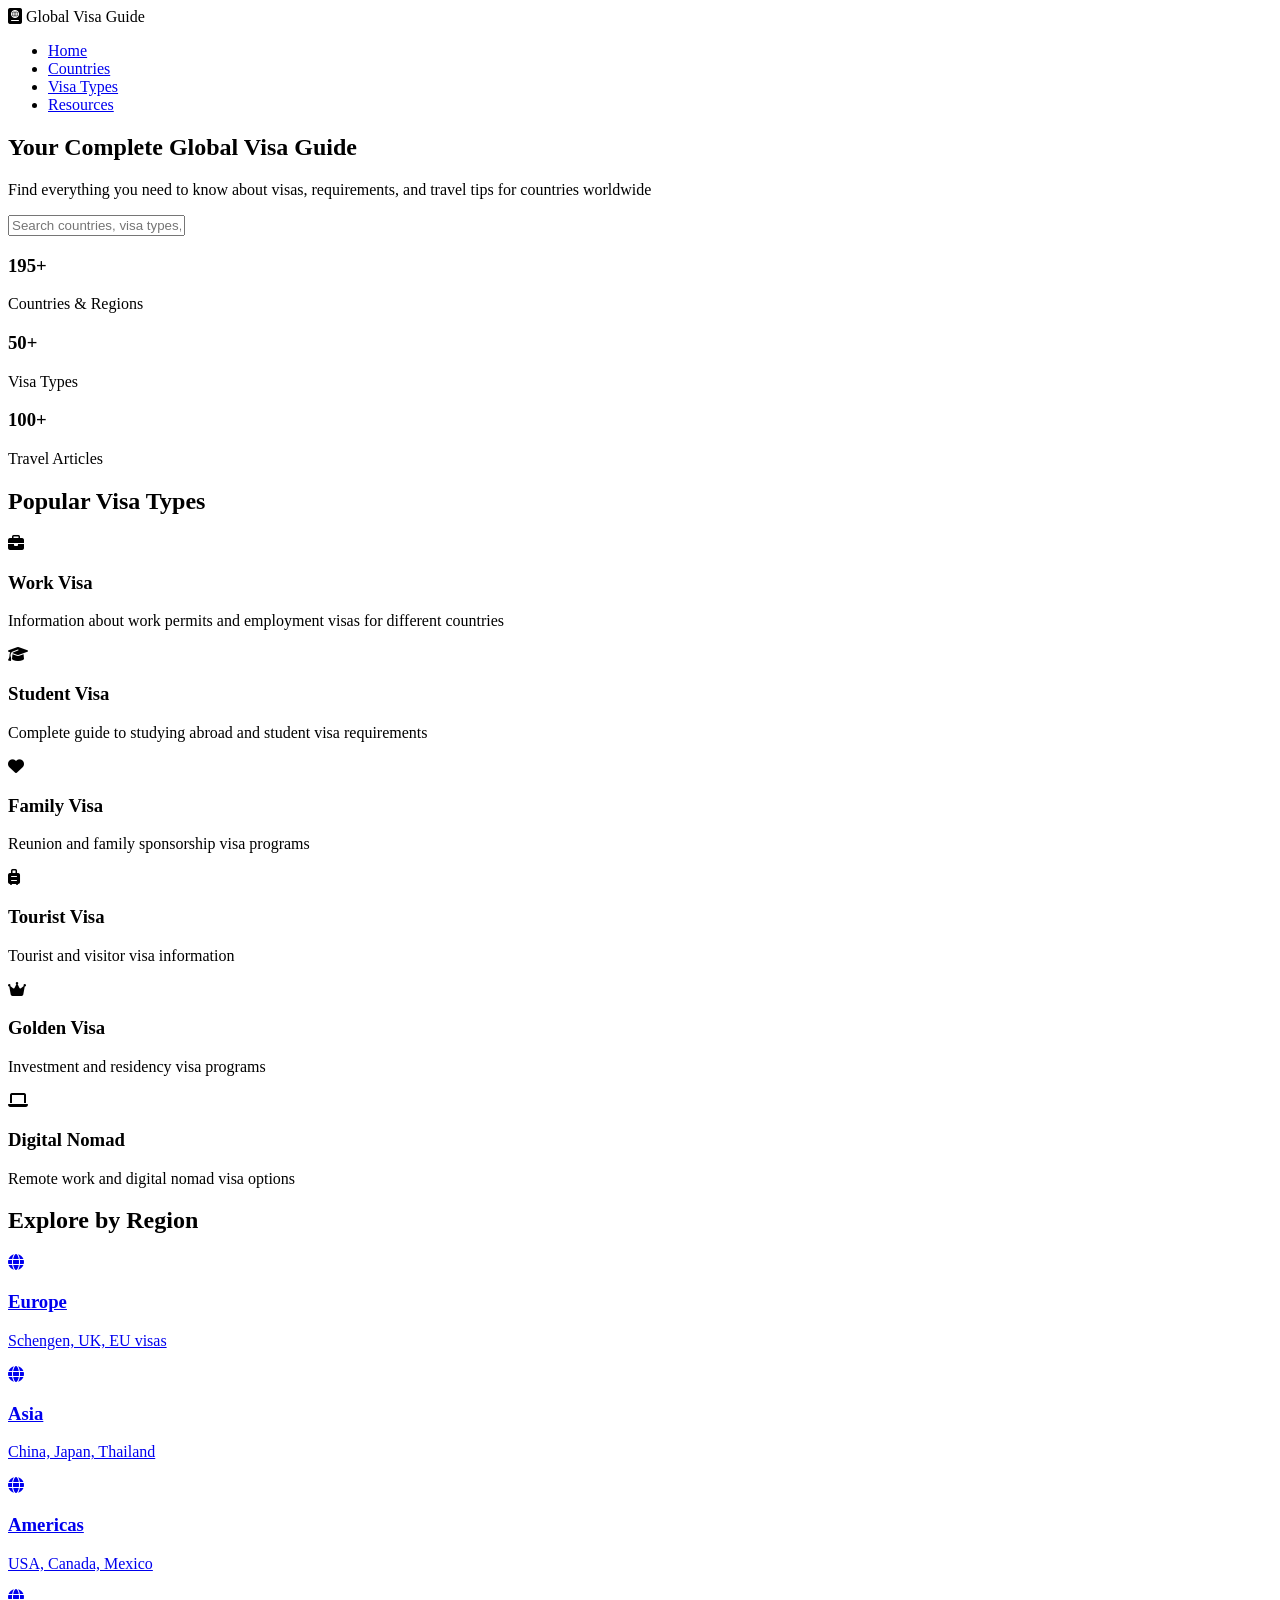
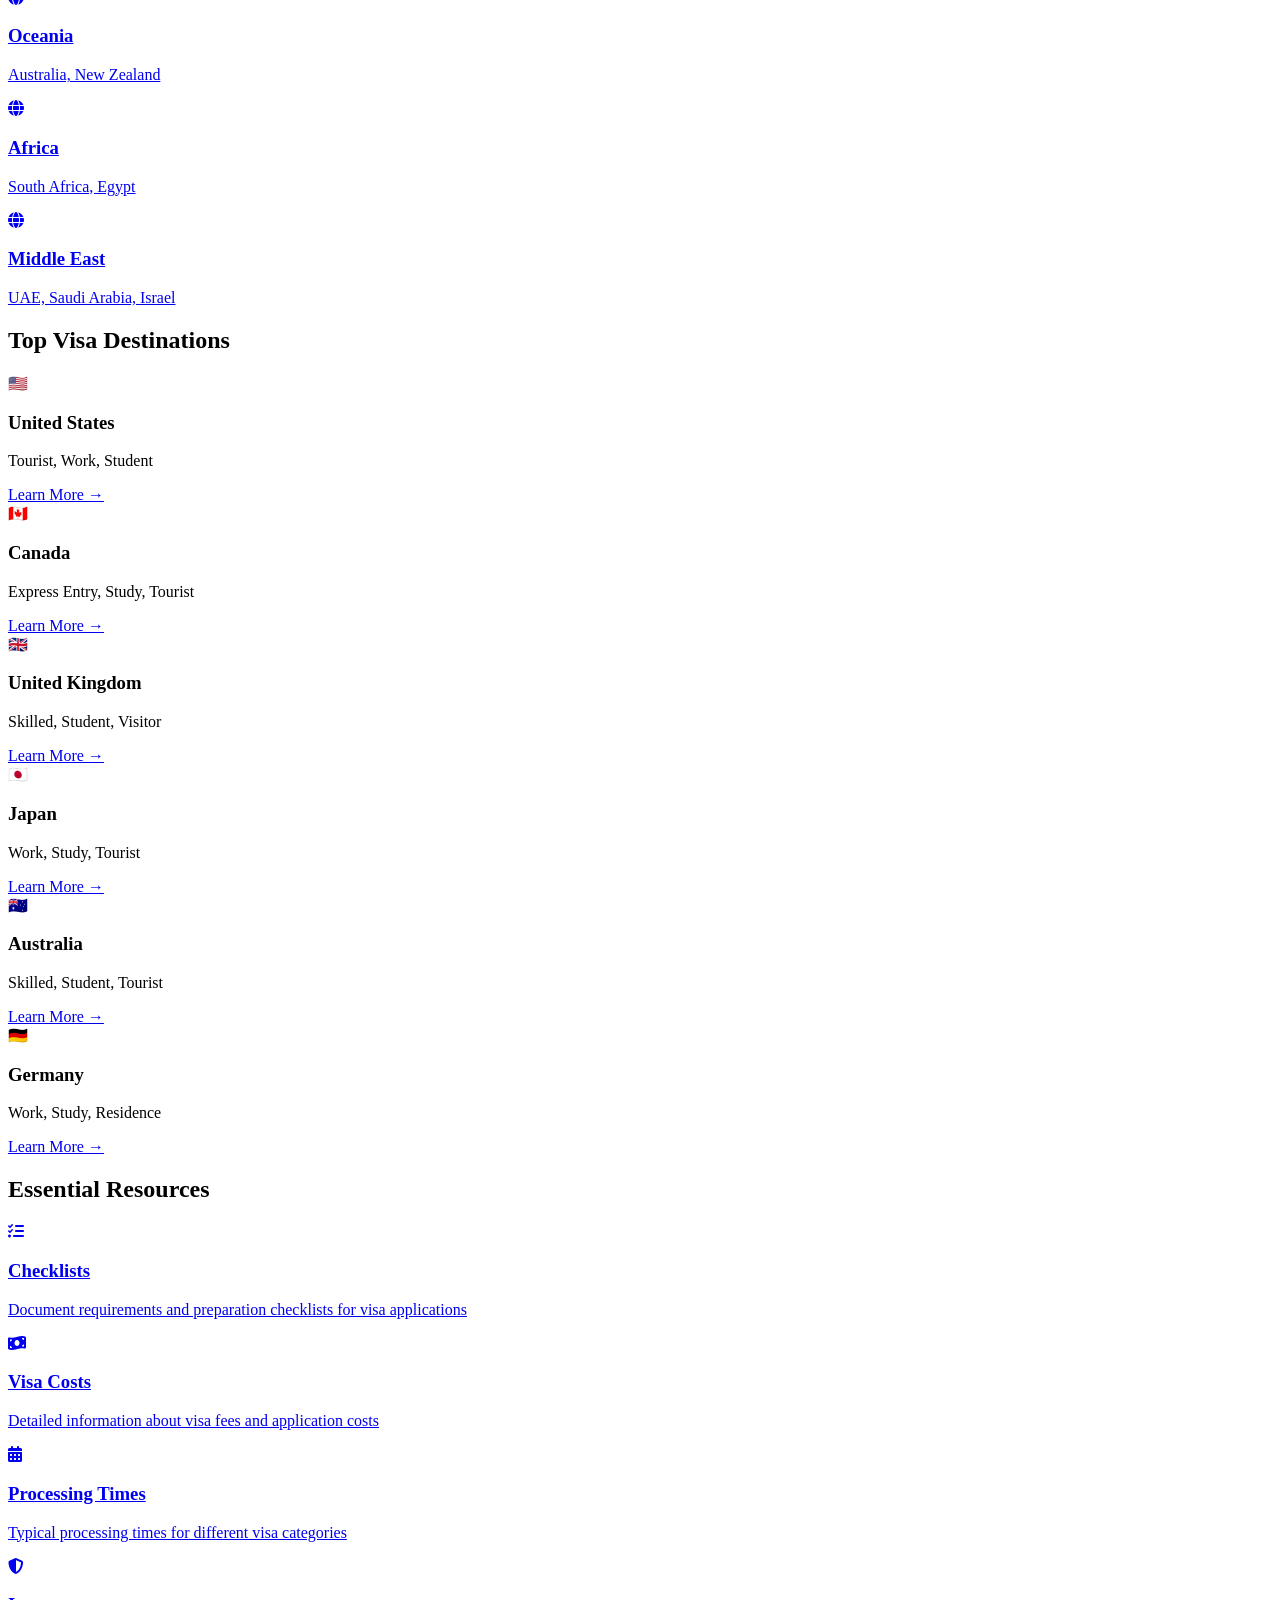
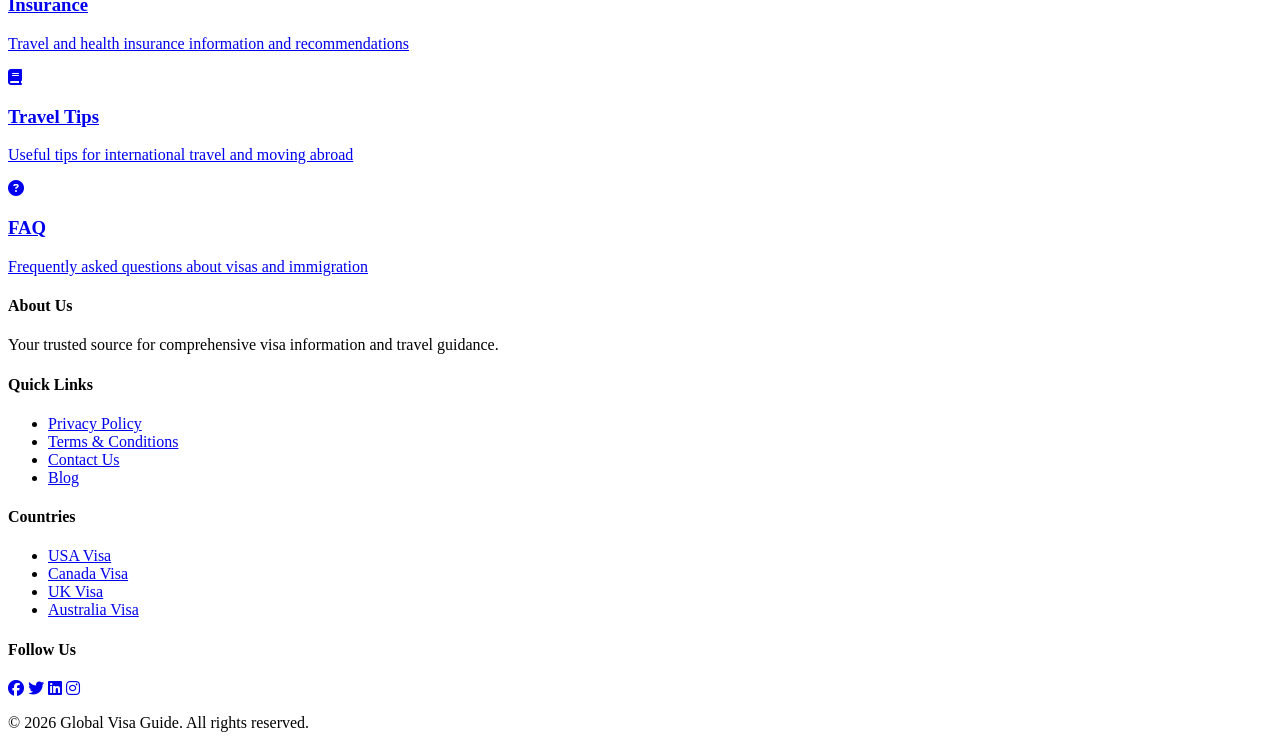
==== index.html @ 752a051d "Add all untracked files for visa-tour site" ====
<!DOCTYPE html>
<html lang="en">
<head>
    <meta charset="UTF-8">
    <meta name="viewport" content="width=device-width, initial-scale=1.0">
    <title>Global Visa Guide - Your Complete Visa Information Portal</title>
    <link rel="stylesheet" href="css/style.css">
    <link rel="stylesheet" href="https://cdnjs.cloudflare.com/ajax/libs/font-awesome/6.4.0/css/all.min.css">
</head>
<body>
    <!-- Navigation Bar -->
    <nav class="navbar">
        <div class="nav-container">
            <div class="logo">
                <i class="fas fa-passport"></i>
                <span>Global Visa Guide</span>
            </div>
            <ul class="nav-menu">
                <li><a href="#home">Home</a></li>
                <li><a href="#countries">Countries</a></li>
                <li><a href="#visatypes">Visa Types</a></li>
                <li><a href="#resources">Resources</a></li>
            </ul>
            <div class="hamburger">
                <span></span>
                <span></span>
                <span></span>
            </div>
        </div>
    </nav>

    <!-- Hero Section -->
    <section id="home" class="hero">
        <div class="hero-content">
            <h1>Your Complete Global Visa Guide</h1>
            <p>Find everything you need to know about visas, requirements, and travel tips for countries worldwide</p>
            <input type="text" id="searchInput" class="search-box" placeholder="Search countries, visa types, requirements...">
        </div>
    </section>

    <!-- Quick Stats -->
    <section class="stats">
        <div class="stat-card">
            <h3 id="countriesCount">195+</h3>
            <p>Countries & Regions</p>
        </div>
        <div class="stat-card">
            <h3 id="visaTypesCount">50+</h3>
            <p>Visa Types</p>
        </div>
        <div class="stat-card">
            <h3 id="articlesCount">100+</h3>
            <p>Travel Articles</p>
        </div>
    </section>

    <!-- Visa Types Section -->
    <section id="visatypes" class="section">
        <div class="container">
            <h2>Popular Visa Types</h2>
            <div class="visa-types-grid">
                <div class="card visa-card">
                    <i class="fas fa-briefcase"></i>
                    <h3>Work Visa</h3>
                    <p>Information about work permits and employment visas for different countries</p>
                </div>
                <div class="card visa-card">
                    <i class="fas fa-graduation-cap"></i>
                    <h3>Student Visa</h3>
                    <p>Complete guide to studying abroad and student visa requirements</p>
                </div>
                <div class="card visa-card">
                    <i class="fas fa-heart"></i>
                    <h3>Family Visa</h3>
                    <p>Reunion and family sponsorship visa programs</p>
                </div>
                <div class="card visa-card">
                    <i class="fas fa-suitcase-rolling"></i>
                    <h3>Tourist Visa</h3>
                    <p>Tourist and visitor visa information</p>
                </div>
                <div class="card visa-card">
                    <i class="fas fa-crown"></i>
                    <h3>Golden Visa</h3>
                    <p>Investment and residency visa programs</p>
                </div>
                <div class="card visa-card">
                    <i class="fas fa-laptop"></i>
                    <h3>Digital Nomad</h3>
                    <p>Remote work and digital nomad visa options</p>
                </div>
            </div>
        </div>
    </section>

    <!-- Regions Section -->
    <section id="countries" class="section alternate-bg">
        <div class="container">
            <h2>Explore by Region</h2>
            <div class="regions-grid">
                <a href="#" class="region-card">
                    <i class="fas fa-globe"></i>
                    <h3>Europe</h3>
                    <p>Schengen, UK, EU visas</p>
                </a>
                <a href="#" class="region-card">
                    <i class="fas fa-globe"></i>
                    <h3>Asia</h3>
                    <p>China, Japan, Thailand</p>
                </a>
                <a href="#" class="region-card">
                    <i class="fas fa-globe"></i>
                    <h3>Americas</h3>
                    <p>USA, Canada, Mexico</p>
                </a>
                <a href="#" class="region-card">
                    <i class="fas fa-globe"></i>
                    <h3>Oceania</h3>
                    <p>Australia, New Zealand</p>
                </a>
                <a href="#" class="region-card">
                    <i class="fas fa-globe"></i>
                    <h3>Africa</h3>
                    <p>South Africa, Egypt</p>
                </a>
                <a href="#" class="region-card">
                    <i class="fas fa-globe"></i>
                    <h3>Middle East</h3>
                    <p>UAE, Saudi Arabia, Israel</p>
                </a>
            </div>
        </div>
    </section>

    <!-- Top Destinations -->
    <section class="section">
        <div class="container">
            <h2>Top Visa Destinations</h2>
            <div id="regionFilters" class="filter-bar" aria-label="Filter destinations by region">
                <!-- Buttons populated by js/ui.js -->
            </div>
            <div id="topDestinations" class="destinations-grid">
                <div class="destination-card">
                    <div class="card-header">🇺🇸</div>
                    <h3>United States</h3>
                    <p class="visa-info">Tourist, Work, Student</p>
                    <a href="#" class="btn-link">Learn More →</a>
                </div>
                <div class="destination-card">
                    <div class="card-header">🇨🇦</div>
                    <h3>Canada</h3>
                    <p class="visa-info">Express Entry, Study, Tourist</p>
                    <a href="#" class="btn-link">Learn More →</a>
                </div>
                <div class="destination-card">
                    <div class="card-header">🇬🇧</div>
                    <h3>United Kingdom</h3>
                    <p class="visa-info">Skilled, Student, Visitor</p>
                    <a href="#" class="btn-link">Learn More →</a>
                </div>
                <div class="destination-card">
                    <div class="card-header">🇯🇵</div>
                    <h3>Japan</h3>
                    <p class="visa-info">Work, Study, Tourist</p>
                    <a href="#" class="btn-link">Learn More →</a>
                </div>
                <div class="destination-card">
                    <div class="card-header">🇦🇺</div>
                    <h3>Australia</h3>
                    <p class="visa-info">Skilled, Student, Tourist</p>
                    <a href="#" class="btn-link">Learn More →</a>
                </div>
                <div class="destination-card">
                    <div class="card-header">🇩🇪</div>
                    <h3>Germany</h3>
                    <p class="visa-info">Work, Study, Residence</p>
                    <a href="#" class="btn-link">Learn More →</a>
                </div>
            </div>
        </div>
    </section>

    <!-- Resources Section -->
    <section id="resources" class="section alternate-bg">
        <div class="container">
            <h2>Essential Resources</h2>
            <div class="resources-grid">
                <a href="pages/checklist.html" class="resource-card">
                    <i class="fas fa-list-check"></i>
                    <h3>Checklists</h3>
                    <p>Document requirements and preparation checklists for visa applications</p>
                </a>
                <a href="pages/visa-costs.html" class="resource-card">
                    <i class="fas fa-money-bill-wave"></i>
                    <h3>Visa Costs</h3>
                    <p>Detailed information about visa fees and application costs</p>
                </a>
                <a href="pages/processing-times.html" class="resource-card">
                    <i class="fas fa-calendar-alt"></i>
                    <h3>Processing Times</h3>
                    <p>Typical processing times for different visa categories</p>
                </a>
                <a href="pages/insurance.html" class="resource-card">
                    <i class="fas fa-shield-alt"></i>
                    <h3>Insurance</h3>
                    <p>Travel and health insurance information and recommendations</p>
                </a>
                <a href="pages/travel-tips.html" class="resource-card">
                    <i class="fas fa-book"></i>
                    <h3>Travel Tips</h3>
                    <p>Useful tips for international travel and moving abroad</p>
                </a>
                <a href="pages/faq.html" class="resource-card">
                    <i class="fas fa-question-circle"></i>
                    <h3>FAQ</h3>
                    <p>Frequently asked questions about visas and immigration</p>
                </a>
            </div>
        </div>
    </section>

    <!-- Search Results Section (Hidden by default) -->
    <section id="searchResults" class="section" style="display: none;">
        <div class="container">
            <h2>Search Results</h2>
            <div id="resultsContainer" class="destinations-grid"></div>
        </div>
    </section>

    <!-- Footer -->
    <footer class="footer">
        <div class="footer-content">
            <div class="footer-section">
                <h4>About Us</h4>
                <p>Your trusted source for comprehensive visa information and travel guidance.</p>
            </div>
            <div class="footer-section">
                <h4>Quick Links</h4>
                <ul>
                    <li><a href="pages/privacy.html">Privacy Policy</a></li>
                    <li><a href="pages/terms.html">Terms & Conditions</a></li>
                    <li><a href="pages/contact.html">Contact Us</a></li>
                    <li><a href="pages/blog.html">Blog</a></li>
                </ul>
            </div>
            <div class="footer-section">
                <h4>Countries</h4>
                <ul>
                    <li><a href="#">USA Visa</a></li>
                    <li><a href="#">Canada Visa</a></li>
                    <li><a href="#">UK Visa</a></li>
                    <li><a href="#">Australia Visa</a></li>
                </ul>
            </div>
            <div class="footer-section">
                <h4>Follow Us</h4>
                <div class="social-links">
                    <a href="#"><i class="fab fa-facebook"></i></a>
                    <a href="#"><i class="fab fa-twitter"></i></a>
                    <a href="#"><i class="fab fa-linkedin"></i></a>
                    <a href="#"><i class="fab fa-instagram"></i></a>
                </div>
            </div>
        </div>
        <div class="footer-bottom">
            <p>&copy; 2026 Global Visa Guide. All rights reserved.</p>
        </div>
    </footer>

    <script src="js/blogs.js"></script>
    <script src="js/ui.js"></script>
    <script src="js/script.js"></script>
</body>
</html>
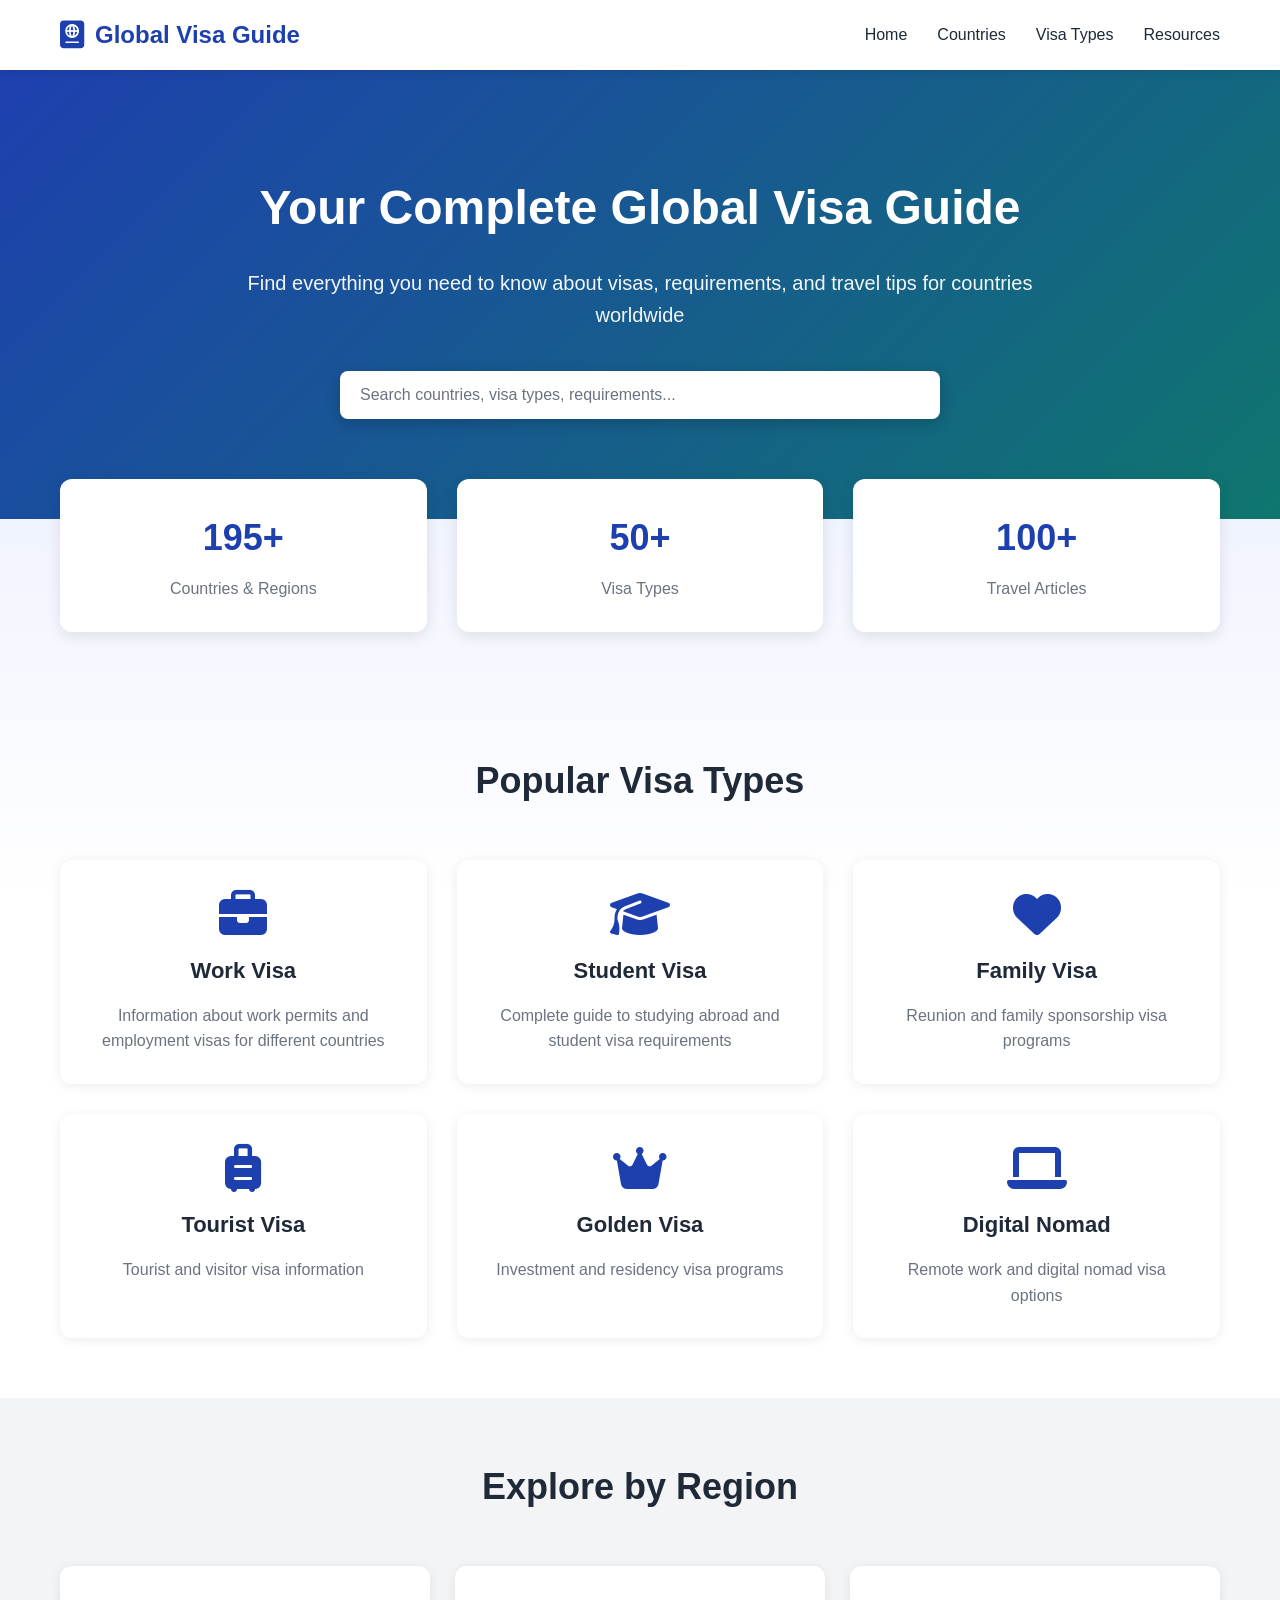
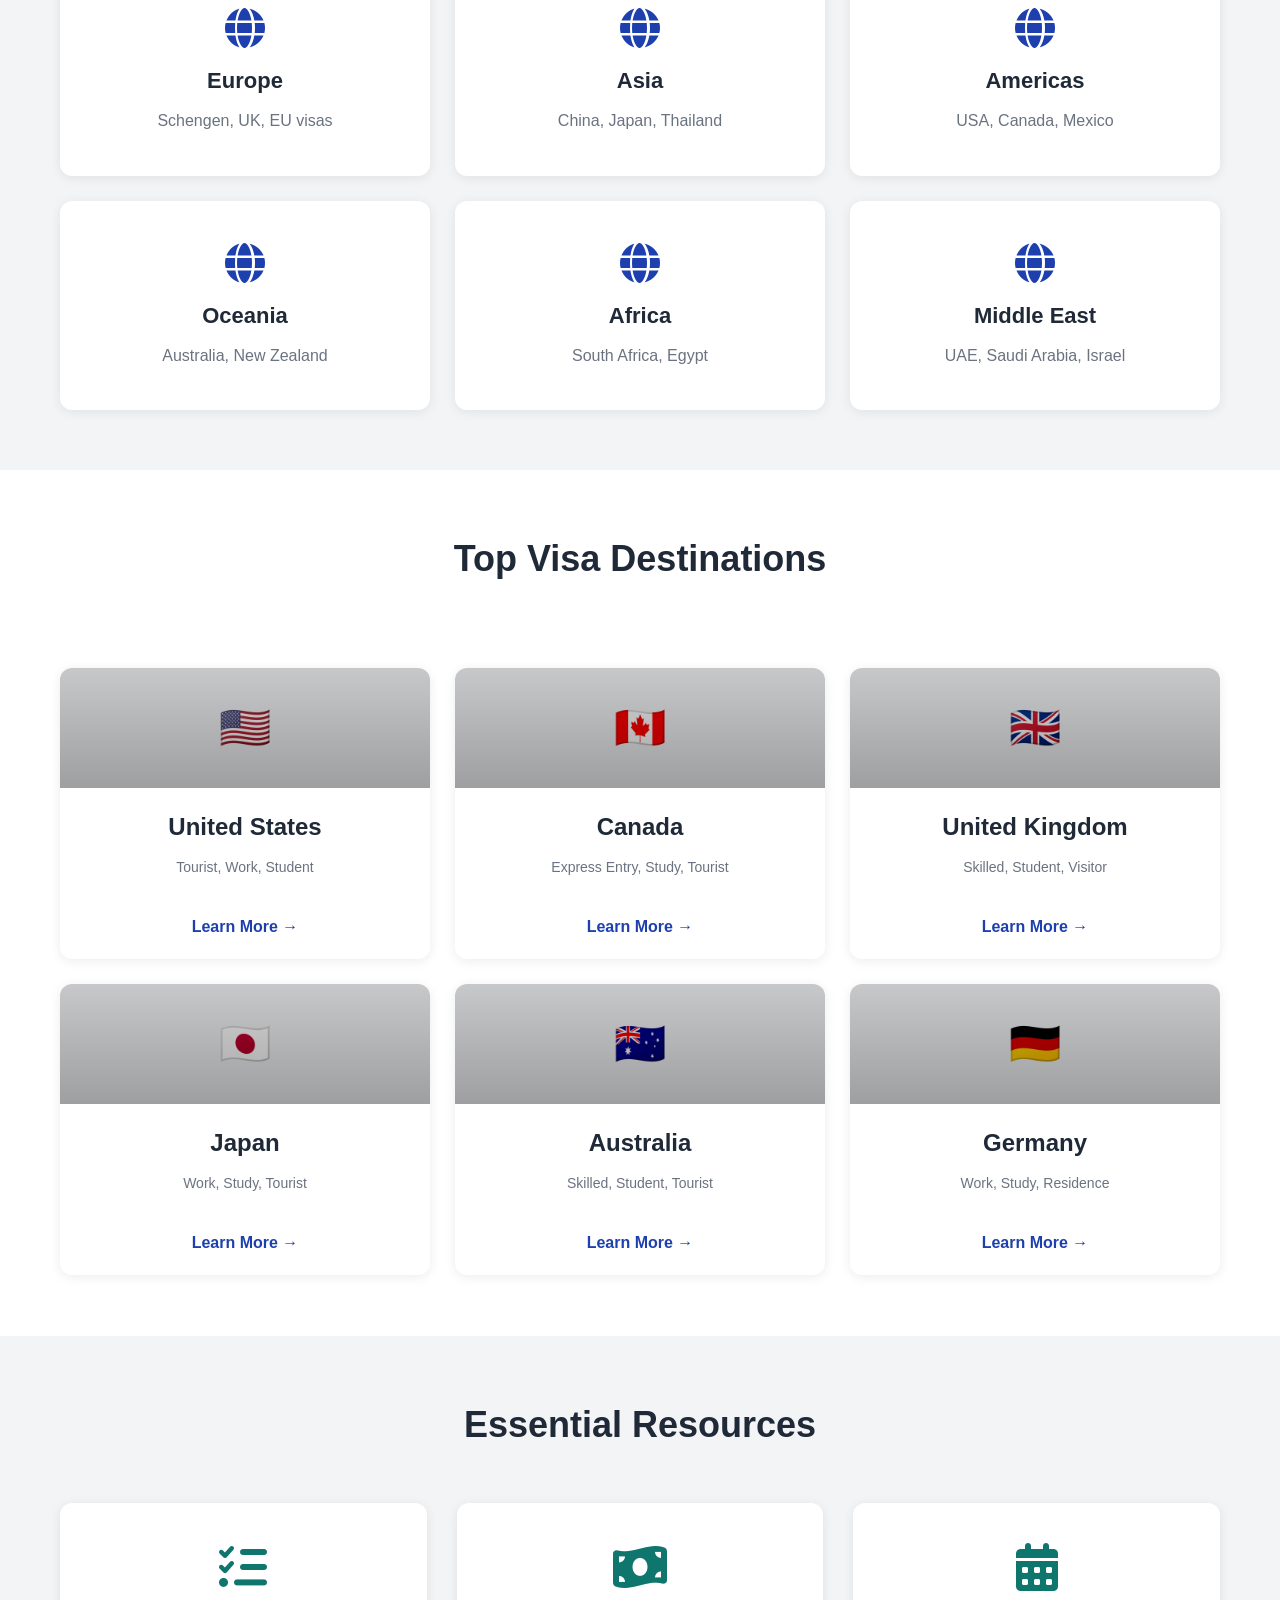
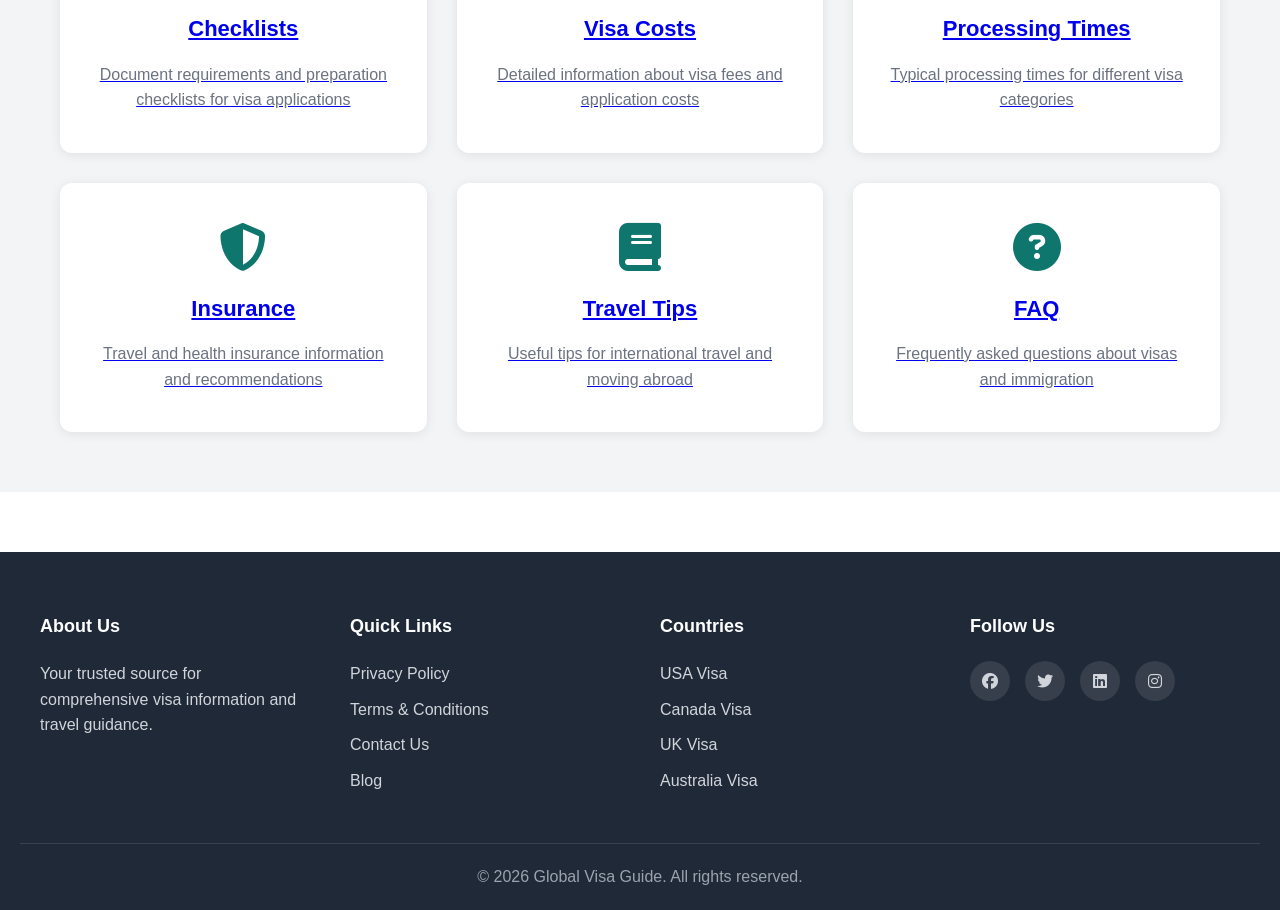
==== commit f39336ef: "Add all untracked files for visa-tour site" ====
--- a/index.html
+++ b/index.html
@@ -4,7 +4,7 @@
     <meta charset="UTF-8">
     <meta name="viewport" content="width=device-width, initial-scale=1.0">
     <title>Global Visa Guide - Your Complete Visa Information Portal</title>
-    <link rel="stylesheet" href="css/style.css">
+    <link rel="stylesheet" href="style.css">
     <link rel="stylesheet" href="https://cdnjs.cloudflare.com/ajax/libs/font-awesome/6.4.0/css/all.min.css">
 </head>
 <body>
--- a/style.css
+++ b/style.css
@@ -0,0 +1,1038 @@
+/* Global Styles */
+* {
+    margin: 0;
+    padding: 0;
+    box-sizing: border-box;
+}
+
+:root {
+    --primary-color: #1e40af;
+    --secondary-color: #0f766e;
+    --accent-color: #dc2626;
+    --light-bg: #f3f4f6;
+    --text-dark: #1f2937;
+    --text-light: #6b7280;
+    --border-color: #e5e7eb;
+    --success-color: #10b981;
+}
+
+/* UI Enhancements */
+.filter-bar {
+    display: flex;
+    gap: 10px;
+    flex-wrap: wrap;
+    justify-content: center;
+    margin: 20px 0 30px;
+}
+.filter-btn {
+    background: white;
+    border: 1px solid var(--border-color);
+    padding: 8px 14px;
+    border-radius: 999px;
+    cursor: pointer;
+    color: var(--text-dark);
+    font-weight: 600;
+    transition: transform 0.18s ease, background 0.18s ease, color 0.18s ease, box-shadow 0.18s ease;
+}
+.filter-btn:hover { transform: translateY(-4px); box-shadow: 0 6px 18px rgba(0,0,0,0.08); }
+.filter-btn.active { background: linear-gradient(90deg,var(--primary-color),var(--secondary-color)); color: white; border-color: transparent; }
+
+/* Reveal animation for cards */
+.reveal { opacity: 0; transform: translateY(16px) scale(0.995); transition: opacity 0.6s ease, transform 0.6s cubic-bezier(.2,.8,.2,1); }
+.reveal.visible { opacity: 1; transform: translateY(0) scale(1); }
+
+/* Decorative hover tilt for destination cards */
+.destination-card { transform-origin: center; will-change: transform; }
+.destination-card .card-header { transition: transform 0.35s ease; }
+.destination-card:hover .card-header { transform: translateY(-6px) scale(1.03); }
+
+/* Animated stat counter style */
+.stat-card h3 { transition: all 0.6s ease; }
+
+
+html {
+    scroll-behavior: smooth;
+}
+
+body {
+    font-family: 'Segoe UI', Tahoma, Geneva, Verdana, sans-serif;
+    color: var(--text-dark);
+    /* subtle gradient background for depth */
+    background: linear-gradient(180deg, #f8fafc 0%, #eef2ff 50%, #ffffff 100%);
+    background-attachment: fixed;
+    line-height: 1.6;
+}
+
+.container {
+    max-width: 1200px;
+    margin: 0 auto;
+    padding: 0 20px;
+}
+
+/* Navigation Bar */
+.navbar {
+    background-color: white;
+    box-shadow: 0 2px 8px rgba(0, 0, 0, 0.1);
+    position: sticky;
+    top: 0;
+    z-index: 100;
+}
+
+.nav-container {
+    display: flex;
+    justify-content: space-between;
+    align-items: center;
+    max-width: 1200px;
+    margin: 0 auto;
+    padding: 0 20px;
+    height: 70px;
+}
+
+.logo {
+    display: flex;
+    align-items: center;
+    gap: 10px;
+    font-size: 24px;
+    font-weight: bold;
+    color: var(--primary-color);
+}
+
+.logo i {
+    font-size: 28px;
+}
+
+.nav-menu {
+    display: flex;
+    list-style: none;
+    gap: 30px;
+}
+
+.nav-menu a {
+    text-decoration: none;
+    color: var(--text-dark);
+    font-weight: 500;
+    transition: color 0.3s ease;
+}
+
+.nav-menu a:hover {
+    color: var(--primary-color);
+}
+
+.hamburger {
+    display: none;
+    flex-direction: column;
+    gap: 5px;
+    background: none;
+    border: none;
+    cursor: pointer;
+}
+
+.hamburger span {
+    width: 25px;
+    height: 3px;
+    background-color: var(--text-dark);
+    transition: 0.3s;
+}
+
+/* Hero Section */
+.hero {
+    background: linear-gradient(135deg, var(--primary-color) 0%, var(--secondary-color) 100%);
+    color: white;
+    padding: 100px 20px;
+    text-align: center;
+}
+
+.hero-content {
+    max-width: 800px;
+    margin: 0 auto;
+}
+
+.hero h1 {
+    font-size: 48px;
+    margin-bottom: 20px;
+    font-weight: bold;
+}
+
+.hero p {
+    font-size: 20px;
+    margin-bottom: 40px;
+    opacity: 0.95;
+}
+
+.search-box {
+    width: 100%;
+    max-width: 600px;
+    padding: 15px 20px;
+    font-size: 16px;
+    border: none;
+    border-radius: 8px;
+    background-color: white;
+    box-shadow: 0 4px 15px rgba(0, 0, 0, 0.2);
+}
+
+.search-box::placeholder {
+    color: var(--text-light);
+}
+
+.search-box:focus {
+    outline: none;
+    box-shadow: 0 4px 20px rgba(0, 0, 0, 0.3);
+}
+
+/* Stats Section */
+.stats {
+    display: grid;
+    grid-template-columns: repeat(auto-fit, minmax(250px, 1fr));
+    gap: 30px;
+    max-width: 1200px;
+    margin: -40px auto 60px;
+    padding: 0 20px;
+}
+
+.stat-card {
+    background-color: white;
+    padding: 30px;
+    border-radius: 12px;
+    text-align: center;
+    box-shadow: 0 4px 15px rgba(0, 0, 0, 0.1);
+}
+
+.stat-card h3 {
+    font-size: 36px;
+    color: var(--primary-color);
+    margin-bottom: 10px;
+}
+
+.stat-card p {
+    color: var(--text-light);
+    font-size: 16px;
+}
+
+/* Section Styles */
+.section {
+    padding: 60px 20px;
+}
+
+.alternate-bg {
+    background-color: var(--light-bg);
+}
+
+.section h2 {
+    font-size: 36px;
+    margin-bottom: 50px;
+    text-align: center;
+    color: var(--text-dark);
+}
+
+/* Card Styles */
+.card {
+    background-color: white;
+    border-radius: 12px;
+    padding: 30px;
+    box-shadow: 0 2px 12px rgba(0, 0, 0, 0.08);
+    transition: all 0.3s ease;
+}
+
+.card:hover {
+    transform: translateY(-5px);
+    box-shadow: 0 8px 25px rgba(0, 0, 0, 0.15);
+}
+
+/* Visa Types Grid */
+.visa-types-grid {
+    display: grid;
+    grid-template-columns: repeat(auto-fit, minmax(300px, 1fr));
+    gap: 30px;
+}
+
+.visa-card {
+    text-align: center;
+}
+
+.visa-card i {
+    font-size: 48px;
+    color: var(--primary-color);
+    margin-bottom: 15px;
+}
+
+.visa-card h3 {
+    font-size: 22px;
+    margin-bottom: 15px;
+}
+
+.visa-card p {
+    color: var(--text-light);
+}
+
+/* Regions Grid */
+.regions-grid {
+    display: grid;
+    grid-template-columns: repeat(auto-fit, minmax(280px, 1fr));
+    gap: 25px;
+}
+
+.region-card {
+    background-color: white;
+    padding: 40px 20px;
+    border-radius: 12px;
+    text-align: center;
+    text-decoration: none;
+    color: var(--text-dark);
+    box-shadow: 0 2px 12px rgba(0, 0, 0, 0.08);
+    transition: all 0.3s ease;
+    border: 2px solid transparent;
+}
+
+.region-card:hover {
+    border-color: var(--primary-color);
+    transform: translateY(-5px);
+    box-shadow: 0 8px 25px rgba(0, 0, 0, 0.15);
+}
+
+.region-card i {
+    font-size: 40px;
+    margin-bottom: 15px;
+    color: var(--primary-color);
+}
+
+.region-card h3 {
+    font-size: 22px;
+    margin-bottom: 10px;
+}
+
+.region-card p {
+    color: var(--text-light);
+}
+
+/* Destinations Grid */
+.destinations-grid {
+    display: grid;
+    grid-template-columns: repeat(auto-fill, minmax(300px, 1fr));
+    gap: 25px;
+}
+
+.destination-card {
+    background-color: white;
+    border-radius: 12px;
+    overflow: hidden;
+    box-shadow: 0 2px 12px rgba(0, 0, 0, 0.08);
+    transition: all 0.3s ease;
+}
+
+.destination-card:hover {
+    transform: translateY(-8px);
+    box-shadow: 0 12px 30px rgba(0, 0, 0, 0.15);
+}
+
+.card-header {
+    font-size: 42px;
+    padding: 0;
+    height: 120px;
+    text-align: center;
+    background-color: var(--light-bg);
+    background-size: cover;
+    background-position: center;
+    display: flex;
+    align-items: center;
+    justify-content: center;
+    color: white;
+    position: relative;
+}
+.card-header::after{
+    content: '';
+    position: absolute;
+    inset: 0;
+    background: linear-gradient(180deg, rgba(0,0,0,0.18), rgba(0,0,0,0.35));
+    border-radius: 0;
+}
+.card-header > * { position: relative; z-index: 2; }
+
+.destination-card h3 {
+    padding: 20px 20px 10px;
+    font-size: 24px;
+    text-align: center;
+}
+
+.visa-info {
+    padding: 0 20px 15px;
+    text-align: center;
+    color: var(--text-light);
+    font-size: 14px;
+}
+
+.btn-link {
+    display: inline-block;
+    padding: 20px;
+    color: var(--primary-color);
+    text-decoration: none;
+    font-weight: 600;
+    text-align: center;
+    width: 100%;
+    transition: background-color 0.3s ease;
+}
+
+.btn-link:hover {
+    background-color: var(--light-bg);
+}
+
+/* Resources Grid */
+.resources-grid {
+    display: grid;
+    grid-template-columns: repeat(auto-fit, minmax(300px, 1fr));
+    gap: 30px;
+}
+
+.resource-card {
+    background-color: white;
+    padding: 40px 30px;
+    border-radius: 12px;
+    text-align: center;
+    box-shadow: 0 2px 12px rgba(0, 0, 0, 0.08);
+    transition: all 0.3s ease;
+}
+
+.resource-card:hover {
+    transform: translateY(-5px);
+    box-shadow: 0 8px 25px rgba(0, 0, 0, 0.15);
+}
+
+.resource-card i {
+    font-size: 48px;
+    color: var(--secondary-color);
+    margin-bottom: 20px;
+}
+
+.resource-card h3 {
+    font-size: 22px;
+    margin-bottom: 15px;
+}
+
+.resource-card p {
+    color: var(--text-light);
+    line-height: 1.6;
+}
+
+/* Footer */
+.footer {
+    background-color: #1f2937;
+    color: white;
+    padding: 60px 20px 20px;
+    margin-top: 60px;
+}
+
+.footer-content {
+    max-width: 1200px;
+    margin: 0 auto;
+    display: grid;
+    grid-template-columns: repeat(auto-fit, minmax(250px, 1fr));
+    gap: 40px;
+    margin-bottom: 40px;
+}
+
+.footer-section h4 {
+    margin-bottom: 20px;
+    font-size: 18px;
+}
+
+.footer-section p {
+    color: #d1d5db;
+    line-height: 1.6;
+}
+
+.footer-section ul {
+    list-style: none;
+}
+
+.footer-section ul li {
+    margin-bottom: 10px;
+}
+
+.footer-section a {
+    color: #d1d5db;
+    text-decoration: none;
+    transition: color 0.3s ease;
+}
+
+.footer-section a:hover {
+    color: white;
+}
+
+.social-links {
+    display: flex;
+    gap: 15px;
+}
+
+.social-links a {
+    display: inline-flex;
+    align-items: center;
+    justify-content: center;
+    width: 40px;
+    height: 40px;
+    background-color: rgba(255, 255, 255, 0.1);
+    border-radius: 50%;
+    transition: background-color 0.3s ease;
+}
+
+.social-links a:hover {
+    background-color: var(--primary-color);
+}
+
+.footer-bottom {
+    border-top: 1px solid #374151;
+    padding-top: 20px;
+    text-align: center;
+    color: #9ca3af;
+}
+
+/* Responsive Design */
+@media (max-width: 768px) {
+    .hero h1 {
+        font-size: 36px;
+    }
+
+    .hero p {
+        font-size: 18px;
+    }
+
+    .nav-menu {
+        display: none;
+        gap: 0;
+    }
+
+    .hamburger {
+        display: flex;
+    }
+
+    .nav-menu.active {
+        display: flex;
+        flex-direction: column;
+        position: absolute;
+        top: 70px;
+        left: 0;
+        width: 100%;
+        background-color: white;
+        box-shadow: 0 8px 16px rgba(0, 0, 0, 0.1);
+        padding: 20px;
+    }
+
+    .visa-types-grid,
+    .regions-grid,
+    .destinations-grid,
+    .resources-grid {
+        grid-template-columns: 1fr;
+    }
+
+    .section h2 {
+        font-size: 28px;
+        margin-bottom: 30px;
+    }
+}
+
+@media (max-width: 480px) {
+    .hero h1 {
+        font-size: 28px;
+    }
+
+    .stat-card h3 {
+        font-size: 28px;
+    }
+
+    .search-box {
+        padding: 12px 16px;
+        font-size: 14px;
+    }
+}
+
+/* Button Styles */
+.btn {
+    display: inline-block;
+    padding: 12px 30px;
+    background-color: var(--primary-color);
+    color: white;
+    text-decoration: none;
+    border-radius: 8px;
+    font-weight: 600;
+    transition: all 0.3s ease;
+    border: none;
+    cursor: pointer;
+}
+
+.btn:hover {
+    background-color: #1e3a8a;
+    transform: translateY(-2px);
+}
+
+.btn-secondary {
+    background-color: var(--secondary-color);
+}
+
+.btn-secondary:hover {
+    background-color: #0d5555;
+}
+
+/* Loading and Empty States */
+.empty-state {
+    text-align: center;
+    padding: 60px 20px;
+}
+
+.empty-state i {
+    font-size: 64px;
+    color: var(--text-light);
+    margin-bottom: 20px;
+}
+
+.empty-state h3 {
+    font-size: 24px;
+    margin-bottom: 10px;
+}
+
+.empty-state p {
+    color: var(--text-light);
+}
+
+/* CHANGE: Country Details Page Styles
+   New CSS classes for the country-details.html page
+   Includes layout, blog sidebar, visa information display, and responsive design
+*/
+
+/* Breadcrumb Navigation */
+.breadcrumb {
+    background-color: var(--light-bg);
+    padding: 20px;
+    border-bottom: 1px solid var(--border-color);
+}
+
+.breadcrumb a {
+    color: var(--primary-color);
+    text-decoration: none;
+}
+
+.breadcrumb a:hover {
+    text-decoration: underline;
+}
+
+/* Main Container for Country Details */
+.country-details-container {
+    padding: 40px 20px;
+}
+
+/* Grid Layout: Left column for country info, right column for blog sidebar */
+.country-details-row {
+    display: grid;
+    grid-template-columns: 2fr 1fr;
+    gap: 40px;
+}
+
+/* Left column - Country information sections */
+.country-info-section {
+    display: flex;
+    flex-direction: column;
+    gap: 40px;
+}
+
+/* Country header with name and region badge */
+.country-header {
+    border-bottom: 3px solid var(--primary-color);
+    padding-bottom: 20px;
+}
+
+.country-header h1 {
+    font-size: 42px;
+    margin-bottom: 15px;
+    color: var(--text-dark);
+}
+
+/* Styled badge for country region */
+.region-badge {
+    display: inline-block;
+    background-color: var(--primary-color);
+    color: white;
+    padding: 8px 16px;
+    border-radius: 20px;
+    font-size: 14px;
+    font-weight: 600;
+}
+
+/* Information sections styling */
+.info-section {
+    background-color: white;
+    padding: 30px;
+    border-radius: 12px;
+    box-shadow: 0 2px 12px rgba(0, 0, 0, 0.08);
+}
+
+.info-section h2 {
+    font-size: 24px;
+    margin-bottom: 25px;
+    color: var(--text-dark);
+    border-bottom: 2px solid var(--light-bg);
+    padding-bottom: 15px;
+}
+
+.info-section h2 i {
+    margin-right: 10px;
+    color: var(--primary-color);
+}
+
+/* Visa List - displays different visa types for the country */
+.visa-list {
+    display: flex;
+    flex-direction: column;
+    gap: 20px;
+}
+
+.visa-item {
+    padding: 20px;
+    background-color: var(--light-bg);
+    border-left: 4px solid var(--primary-color);
+    border-radius: 4px;
+}
+
+.visa-header {
+    display: flex;
+    justify-content: space-between;
+    align-items: center;
+    margin-bottom: 10px;
+}
+
+.visa-header h4 {
+    font-size: 18px;
+    color: var(--text-dark);
+    margin: 0;
+}
+
+/* Badge showing processing time */
+.processing-time {
+    background-color: var(--secondary-color);
+    color: white;
+    padding: 4px 12px;
+    border-radius: 20px;
+    font-size: 12px;
+    font-weight: 600;
+}
+
+.visa-description {
+    color: var(--text-light);
+    margin: 10px 0;
+}
+
+.visa-cost {
+    color: var(--accent-color);
+    font-size: 14px;
+    margin: 0;
+}
+
+/* Info Grid - displays key information points */
+.info-grid {
+    display: grid;
+    grid-template-columns: repeat(auto-fit, minmax(250px, 1fr));
+    gap: 20px;
+}
+
+.info-item {
+    padding: 15px;
+    background-color: var(--light-bg);
+    border-radius: 8px;
+    color: var(--text-dark);
+    line-height: 1.6;
+}
+
+/* Requirements Checklist */
+.requirements-list {
+    display: flex;
+    flex-direction: column;
+    gap: 15px;
+}
+
+.requirement-item {
+    display: flex;
+    align-items: flex-start;
+    gap: 15px;
+    padding: 15px;
+    background-color: var(--light-bg);
+    border-radius: 8px;
+}
+
+.requirement-item i {
+    color: var(--success-color);
+    font-size: 18px;
+    flex-shrink: 0;
+    margin-top: 2px;
+}
+
+.requirement-item span {
+    color: var(--text-dark);
+}
+
+/* Processing Information - fees and timelines */
+.processing-info {
+    display: flex;
+    flex-direction: column;
+    gap: 20px;
+}
+
+.processing-grid {
+    display: grid;
+    grid-template-columns: repeat(auto-fit, minmax(200px, 1fr));
+    gap: 20px;
+}
+
+.processing-item {
+    padding: 20px;
+    background-color: var(--light-bg);
+    border-radius: 8px;
+    text-align: center;
+}
+
+.processing-item label {
+    display: block;
+    font-weight: 600;
+    color: var(--text-dark);
+    margin-bottom: 10px;
+}
+
+.processing-item p {
+    font-size: 18px;
+    color: var(--primary-color);
+    font-weight: 600;
+}
+
+/* CHANGE: Blog Sidebar - right column with blog posts and resources */
+.blog-sidebar {
+    display: flex;
+    flex-direction: column;
+    gap: 30px;
+}
+
+/* All sidebar boxes have consistent styling */
+.featured-blog,
+.related-posts,
+.tips-box,
+.resources-box {
+    background-color: white;
+    padding: 25px;
+    border-radius: 12px;
+    box-shadow: 0 2px 12px rgba(0, 0, 0, 0.08);
+}
+
+.featured-blog h3,
+.related-posts h3,
+.tips-box h3,
+.resources-box h3 {
+    font-size: 18px;
+    margin-bottom: 20px;
+    padding-bottom: 15px;
+    border-bottom: 2px solid var(--light-bg);
+    color: var(--text-dark);
+}
+
+.featured-blog h3 i,
+.related-posts h3 i,
+.tips-box h3 i,
+.resources-box h3 i {
+    margin-right: 10px;
+    color: var(--primary-color);
+}
+
+/* Featured Blog Post - main article content from visaguide.world */
+.blog-card {
+    background-color: var(--light-bg);
+    padding: 20px;
+    border-radius: 8px;
+    border-left: 4px solid var(--primary-color);
+}
+
+.blog-post h4 {
+    font-size: 18px;
+    margin-bottom: 12px;
+    color: var(--text-dark);
+}
+
+/* Blog post metadata (date, author) */
+.blog-meta {
+    display: flex;
+    gap: 20px;
+    font-size: 13px;
+    color: var(--text-light);
+    margin-bottom: 15px;
+}
+
+.blog-meta span {
+    display: flex;
+    align-items: center;
+    gap: 5px;
+}
+
+.blog-excerpt {
+    color: var(--text-light);
+    font-weight: 600;
+    margin-bottom: 12px;
+    font-size: 14px;
+}
+
+.blog-content {
+    color: var(--text-dark);
+    line-height: 1.6;
+    margin-bottom: 15px;
+    font-size: 14px;
+}
+
+.read-more {
+    color: var(--primary-color);
+    text-decoration: none;
+    font-weight: 600;
+    font-size: 14px;
+    transition: color 0.3s ease;
+}
+
+.read-more:hover {
+    color: var(--text-dark);
+}
+
+/* Related Blog Articles - sidebar section with linked articles */
+.posts-list {
+    display: flex;
+    flex-direction: column;
+    gap: 20px;
+}
+
+.related-post-item {
+    padding: 15px;
+    background-color: var(--light-bg);
+    border-radius: 8px;
+    border-left: 3px solid var(--secondary-color);
+    transition: all 0.3s ease;
+}
+
+.related-post-item:hover {
+    box-shadow: 0 4px 12px rgba(0, 0, 0, 0.1);
+}
+
+.related-post-item h5 {
+    font-size: 15px;
+    margin-bottom: 8px;
+    color: var(--text-dark);
+}
+
+.post-excerpt {
+    font-size: 13px;
+    color: var(--text-light);
+    margin-bottom: 8px;
+    line-height: 1.5;
+}
+
+.related-post-item small {
+    color: #9ca3af;
+    font-size: 12px;
+}
+
+/* Pro Tips Box - helpful suggestions for visa applicants */
+.tips-box ul {
+    list-style: none;
+    padding: 0;
+}
+
+.tips-box li {
+    padding: 12px 0;
+    padding-left: 25px;
+    color: var(--text-dark);
+    position: relative;
+    border-bottom: 1px solid var(--border-color);
+    font-size: 14px;
+}
+
+.tips-box li:last-child {
+    border-bottom: none;
+}
+
+.tips-box li:before {
+    content: "✓";
+    position: absolute;
+    left: 0;
+    color: var(--success-color);
+    font-weight: bold;
+}
+
+/* Useful Links Box - external resources and government sites */
+.links-list {
+    list-style: none;
+    padding: 0;
+}
+
+.links-list li {
+    margin-bottom: 12px;
+}
+
+.links-list a {
+    color: var(--primary-color);
+    text-decoration: none;
+    font-size: 14px;
+    display: flex;
+    align-items: center;
+    gap: 8px;
+    transition: color 0.3s ease;
+}
+
+.links-list a:hover {
+    color: var(--text-dark);
+}
+
+.links-list i {
+    font-size: 12px;
+}
+
+/* CHANGE: Responsive Design for Country Details Page */
+@media (max-width: 1024px) {
+    /* Stack layout on tablet: single column */
+    .country-details-row {
+        grid-template-columns: 1fr;
+    }
+
+    .country-header h1 {
+        font-size: 36px;
+    }
+
+    .processing-grid {
+        grid-template-columns: 1fr;
+    }
+}
+
+@media (max-width: 768px) {
+    /* Mobile-optimized layout */
+    .country-details-container {
+        padding: 20px;
+    }
+
+    .country-header h1 {
+        font-size: 28px;
+    }
+
+    .info-section {
+        padding: 20px;
+    }
+
+    .info-section h2 {
+        font-size: 20px;
+    }
+
+    .info-grid {
+        grid-template-columns: 1fr;
+    }
+
+    .visa-header {
+        flex-direction: column;
+        align-items: flex-start;
+    }
+
+    .blog-sidebar {
+        gap: 20px;
+    }
+
+    .featured-blog,
+    .related-posts,
+    .tips-box,
+    .resources-box {
+        padding: 20px;
+    }
+}
